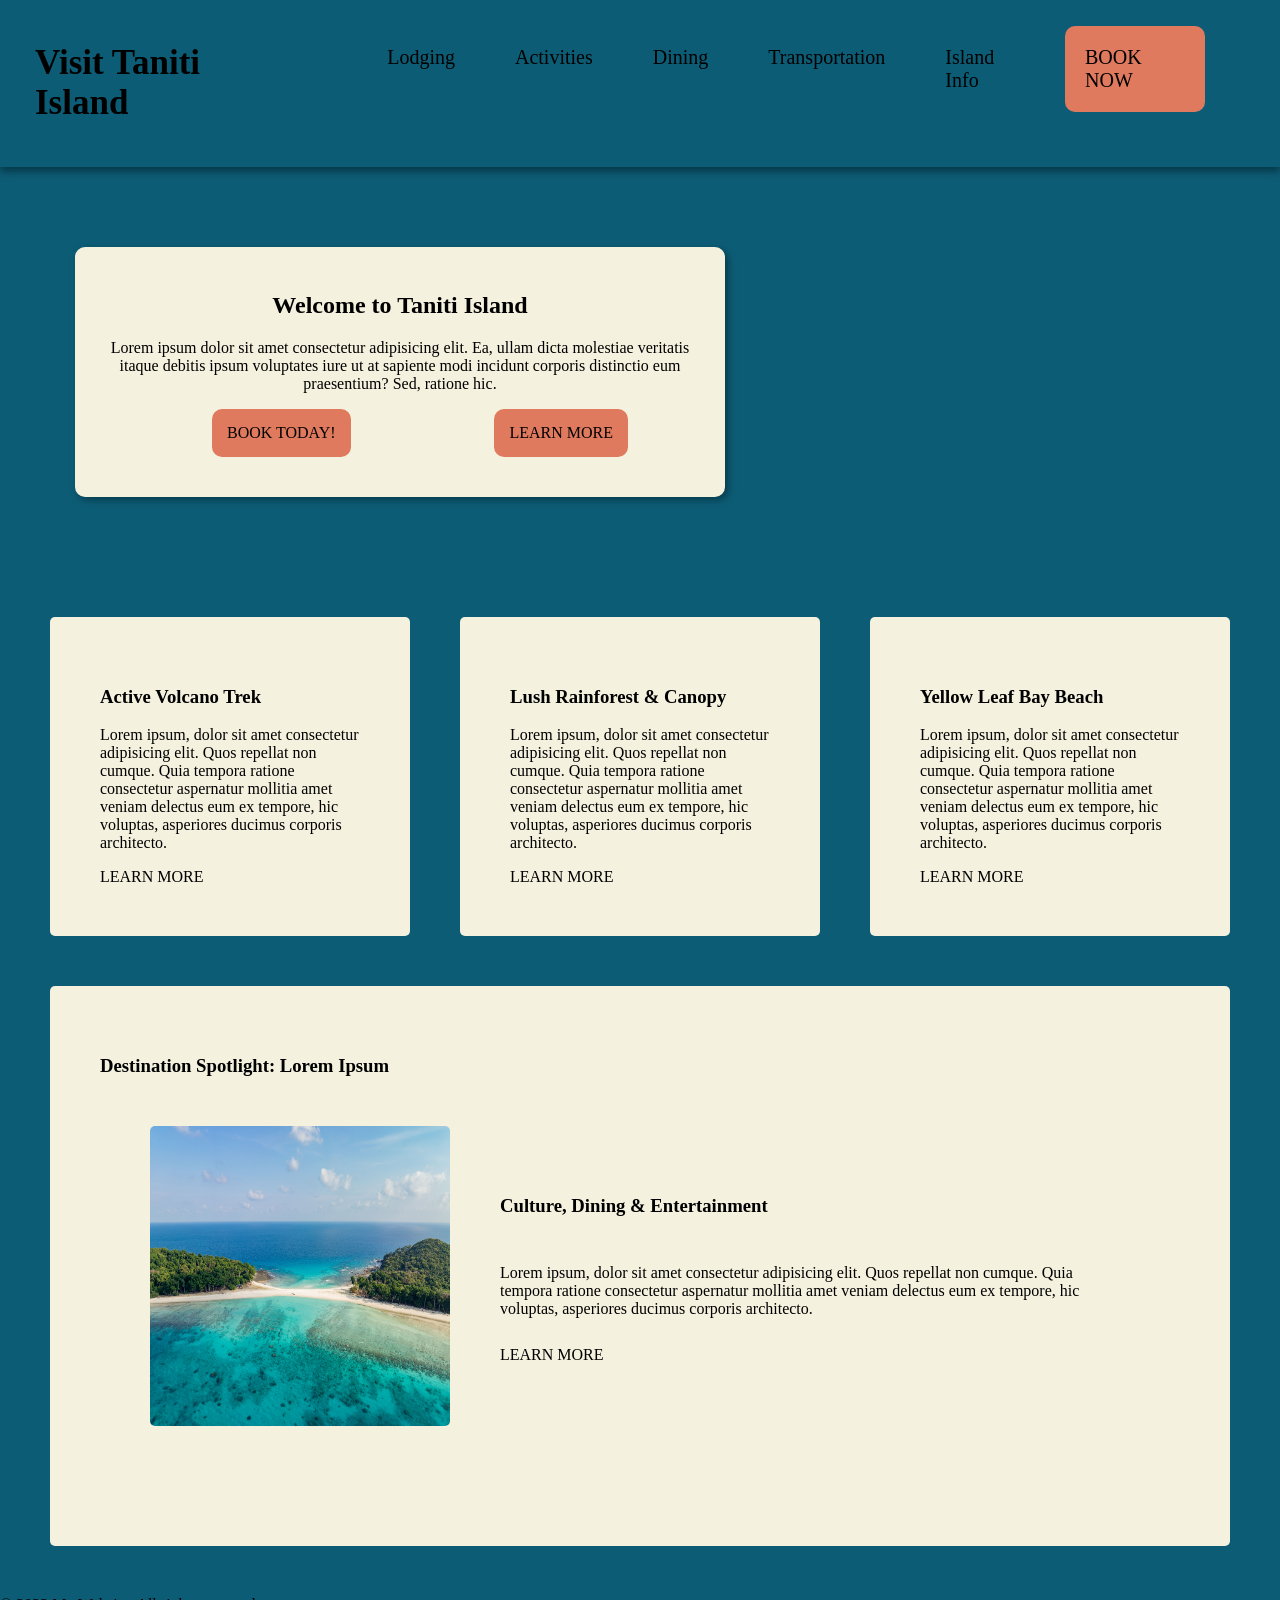
==== index.html @ 62ceed77 "first commit" ====
<!DOCTYPE html>
<html lang="en">
<head>
    <meta charset="UTF-8">
    <meta name="viewport" content="width=device-width, initial-scale=1.0">
    <link rel="stylesheet" href="styles.css">
    <title>HomePage</title>
</head>
<body>
    <header>
        <div class="header-content">
            <h1 id="page-title"><a href="#">Visit Taniti Island</a></h1>
            <nav class="nav_bar">
                <ul>
                    <li><a href="#">Lodging</a></li>
                    <li><a href="#">Activities</a></li>
                    <li><a href="#">Dining</a></li>
                    <li><a href="#">Transportation</a></li>
                    <li><a href="#">Island Info</a></li>
                    <li id="book-now"><a href="#">BOOK NOW</a></li>
                </ul>
            </nav>
        </div>
    </header>
    <main>
        <div class="hero"></div>
        <div class="hero-content">
            <h2>Welcome to Taniti Island</h2>
            <p>Lorem ipsum dolor sit amet consectetur adipisicing elit. Ea, ullam dicta molestiae veritatis itaque debitis ipsum voluptates iure ut at sapiente modi incidunt corporis distinctio eum praesentium? Sed, ratione hic.</p>
            <ul class="hero-buttons">
                <li><a href="#" class="btn">BOOK TODAY!</a></li>
                <li><a href="#" class="btn">LEARN MORE</a></li>
            </ul>
        </div>
        <div class="activity-container">
            <div>
                <h3>Active Volcano Trek</h3>
                <p>Lorem ipsum, dolor sit amet consectetur adipisicing elit. Quos repellat non cumque. Quia tempora ratione consectetur aspernatur mollitia amet veniam delectus eum ex tempore, hic voluptas, asperiores ducimus corporis architecto.</p>
                <a href="#" class="btn">LEARN MORE</a>
            </div>
            <div>
                <h3>Lush Rainforest & Canopy</h3>
                <p>Lorem ipsum, dolor sit amet consectetur adipisicing elit. Quos repellat non cumque. Quia tempora ratione consectetur aspernatur mollitia amet veniam delectus eum ex tempore, hic voluptas, asperiores ducimus corporis architecto.</p>
                <a href="#" class="btn">LEARN MORE</a>
            </div>
            <div>
                <h3>Yellow Leaf Bay Beach</h3>
                <p>Lorem ipsum, dolor sit amet consectetur adipisicing elit. Quos repellat non cumque. Quia tempora ratione consectetur aspernatur mollitia amet veniam delectus eum ex tempore, hic voluptas, asperiores ducimus corporis architecto.</p>
                <a href="#" class="btn">LEARN MORE</a>
            </div>
            <div class="destination-spotlight">
                <h3 id="destination-spotlight">Destination Spotlight: Lorem Ipsum</h3>
                <div class="spotlight-content">
                    <img src="images/hero.jpg" alt="Culture, Dining & Entertainment" id="spotlight-img">
                    <div class="spotlight-text">
                        <h3>Culture, Dining & Entertainment</h3>
                        <p>Lorem ipsum, dolor sit amet consectetur adipisicing elit. Quos repellat non cumque. Quia tempora ratione consectetur aspernatur mollitia amet veniam delectus eum ex tempore, hic voluptas, asperiores ducimus corporis architecto.</p>
                        <a href="#" class="btn">LEARN MORE</a>
                    </div>
                </div>
            </div>
        </div>
    </main>
    <footer>
        <p>&copy; 2023 My Website. All rights reserved.</p>
    </footer>
</body>
</html>
---- styles.css ----
:root {
      --primary: #0d5c75;
      --primary-dark: #073b4c;
      --accent: #e07a5f;
      --accent-hover: #d26244;
      --sand: #f4f1de;
      --bg-light: #f8fafc;
      --text-dark: #1e293b;
      --text-muted: #64748b;
      --white: #ffffff;
      --border: #e2e8f0;
      --warning-bg: #fffbeb;
      --warning-border: #fef3c7;
      --warning-text: #b45309;
      --radius: 8px;
      --shadow: 0 4px 6px -1px rgba(0, 0, 0, 0.08), 0 2px 4px -2px rgba(0, 0, 0, 0.05);
}

-- global
*{
    box-sizing: border-box;
    margin: 0;
    padding: 0;
}

body {
    margin: auto;
    background-color: var(--primary);
}

a {
    text-decoration: none;
    color: inherit;
}

ul {
    list-style: none;
    display: flex;
}

.header-content{
    background-color: var(--primary);
    display: flex;
    padding-left: 15px;
    padding-right: 15px;
    position: relative;
    z-index: 99;
    box-shadow: var(--primary-dark) 0px 5px 7px;
}

.nav_bar li{
    margin: 10px;
    padding: 20px;
    font-size: 20px;
}

.nav_bar {
    margin-left: auto;
    margin-right: 50px;
}

#book-now {
    background-color: var(--accent);
    border-radius: 10px;
}

#book-now:hover {
    background-color: var(--accent-hover);
}

#page-title{
    margin-right: auto;
    padding: 20px;
    font-size: 35px;
}

.hero {
    background-image: linear-gradient(rgba(96, 135, 150, 0.495)), url(images/hero.jpg);
    background-size: cover;
    background-position: center;

    filter: blur(1.5px);
    min-height: 25rem;
    z-index: -99;
}

.hero-content {
    position: absolute;
    padding: 25px;
    background-color: var(--sand);
    transform: translate(75px, -20rem);
    min-height: 200px;
    max-height: 200px;
    max-width: 600px;
    min-width: 600px;
    border-radius: 10px;
    text-align: center;

    box-shadow: var(--primary-dark) 3px 3px 7px;
}

.hero-buttons {
    display: flex;
}

.hero-buttons li {
    background-color: var(--accent);
    margin: auto;
    padding: 15px;
    border-radius: 10px;
}

.activity-container {
    display: grid;
    grid-template-columns: 1fr 1fr 1fr;
    grid-template-rows: 1fr 35rem;
    grid-gap: 50px;
    margin: 50px;
    background-color: var(--primary);
}

.activity-container div {
    background-color: var(--sand);
    padding: 50px;
    border-radius: 5px;
}

.destination-spotlight {
    grid-column: 1 / 4;
    display: grid;
    grid-template-columns: 1fr 2fr;
    grid-template-rows: 40px 25rem;
}

#destination-spotlight {
    grid-column: span 2;
}

.spotlight-content {
    grid-column: span 3;
    display: flex;
}

#spotlight-img {
    width: 300px;
    height: auto;
    border-radius: 5px;
}

.spotlight-text {
    display: grid;
}
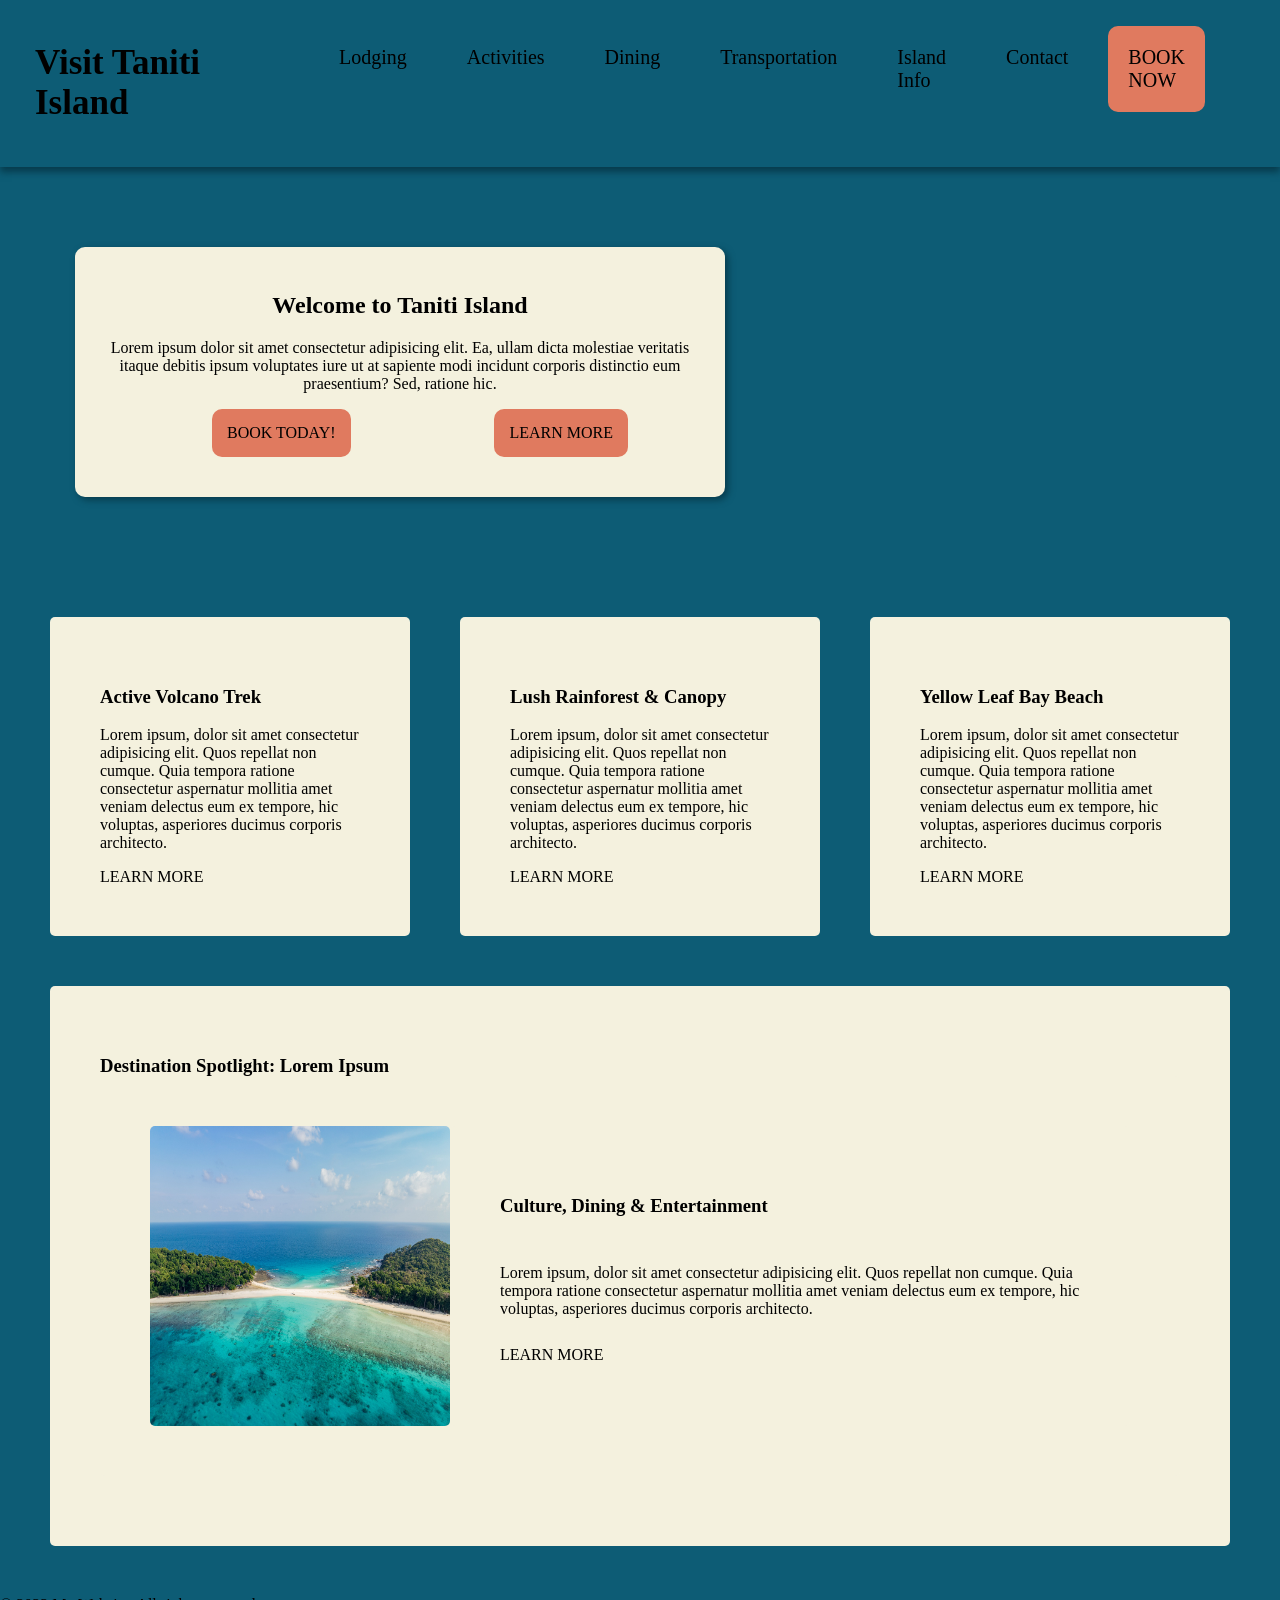
==== commit befb4ab6: "Pages filled." ====
--- a/index.html
+++ b/index.html
@@ -12,12 +12,13 @@
             <h1 id="page-title"><a href="#">Visit Taniti Island</a></h1>
             <nav class="nav_bar">
                 <ul>
-                    <li><a href="#">Lodging</a></li>
-                    <li><a href="#">Activities</a></li>
-                    <li><a href="#">Dining</a></li>
-                    <li><a href="#">Transportation</a></li>
-                    <li><a href="#">Island Info</a></li>
-                    <li id="book-now"><a href="#">BOOK NOW</a></li>
+                    <li><a href="lodging_hotels.html">Lodging</a></li>
+                    <li><a href="entertainment.html">Activities</a></li>
+                    <li><a href="food.html">Dining</a></li>
+                    <li><a href="transportation.html">Transportation</a></li>
+                    <li><a href="faq.html">Island Info</a></li>
+                    <li><a href="contact.html">Contact</a></li>
+                    <li id="book-now"><a href="contact.html">BOOK NOW</a></li>
                 </ul>
             </nav>
         </div>
@@ -28,25 +29,25 @@
             <h2>Welcome to Taniti Island</h2>
             <p>Lorem ipsum dolor sit amet consectetur adipisicing elit. Ea, ullam dicta molestiae veritatis itaque debitis ipsum voluptates iure ut at sapiente modi incidunt corporis distinctio eum praesentium? Sed, ratione hic.</p>
             <ul class="hero-buttons">
-                <li><a href="#" class="btn">BOOK TODAY!</a></li>
-                <li><a href="#" class="btn">LEARN MORE</a></li>
+                <li><a href="contact.html" class="btn">BOOK TODAY!</a></li>
+                <li><a href="faq.html" class="btn">LEARN MORE</a></li>
             </ul>
         </div>
         <div class="activity-container">
             <div>
                 <h3>Active Volcano Trek</h3>
                 <p>Lorem ipsum, dolor sit amet consectetur adipisicing elit. Quos repellat non cumque. Quia tempora ratione consectetur aspernatur mollitia amet veniam delectus eum ex tempore, hic voluptas, asperiores ducimus corporis architecto.</p>
-                <a href="#" class="btn">LEARN MORE</a>
+                <a href="faq.html" class="btn">LEARN MORE</a>
             </div>
             <div>
                 <h3>Lush Rainforest & Canopy</h3>
                 <p>Lorem ipsum, dolor sit amet consectetur adipisicing elit. Quos repellat non cumque. Quia tempora ratione consectetur aspernatur mollitia amet veniam delectus eum ex tempore, hic voluptas, asperiores ducimus corporis architecto.</p>
-                <a href="#" class="btn">LEARN MORE</a>
+                <a href="faq.html" class="btn">LEARN MORE</a>
             </div>
             <div>
                 <h3>Yellow Leaf Bay Beach</h3>
                 <p>Lorem ipsum, dolor sit amet consectetur adipisicing elit. Quos repellat non cumque. Quia tempora ratione consectetur aspernatur mollitia amet veniam delectus eum ex tempore, hic voluptas, asperiores ducimus corporis architecto.</p>
-                <a href="#" class="btn">LEARN MORE</a>
+                <a href="faq.html" class="btn">LEARN MORE</a>
             </div>
             <div class="destination-spotlight">
                 <h3 id="destination-spotlight">Destination Spotlight: Lorem Ipsum</h3>
@@ -55,7 +56,7 @@
                     <div class="spotlight-text">
                         <h3>Culture, Dining & Entertainment</h3>
                         <p>Lorem ipsum, dolor sit amet consectetur adipisicing elit. Quos repellat non cumque. Quia tempora ratione consectetur aspernatur mollitia amet veniam delectus eum ex tempore, hic voluptas, asperiores ducimus corporis architecto.</p>
-                        <a href="#" class="btn">LEARN MORE</a>
+                        <a href="faq.html" class="btn">LEARN MORE</a>
                     </div>
                 </div>
             </div>
--- a/styles.css
+++ b/styles.css
@@ -80,7 +80,6 @@
     background-size: cover;
     background-position: center;
 
-    filter: blur(1.5px);
     min-height: 25rem;
     z-index: -99;
 }
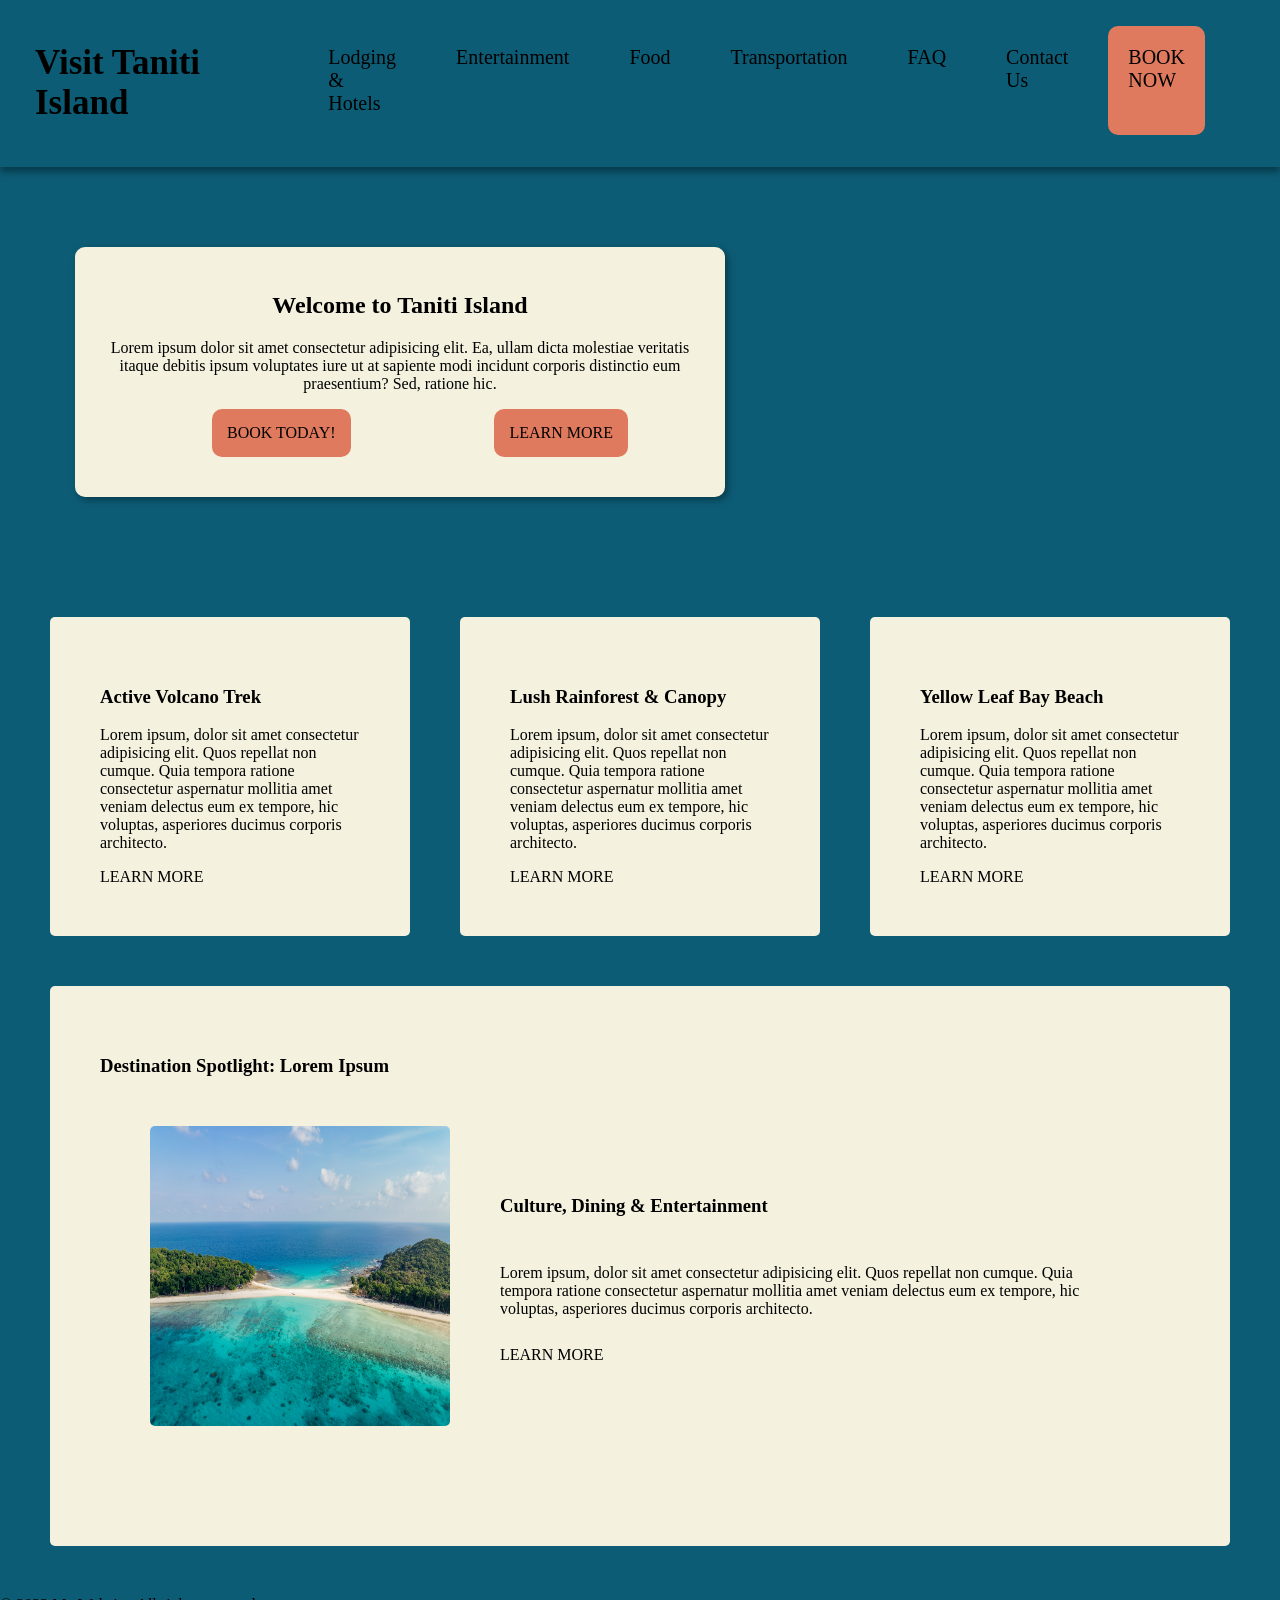
==== commit dace53cd: "Fix navigation links and update button links to point to the correct pages." ====
--- a/index.html
+++ b/index.html
@@ -12,12 +12,12 @@
             <h1 id="page-title"><a href="#">Visit Taniti Island</a></h1>
             <nav class="nav_bar">
                 <ul>
-                    <li><a href="lodging_hotels.html">Lodging</a></li>
-                    <li><a href="entertainment.html">Activities</a></li>
-                    <li><a href="food.html">Dining</a></li>
+                    <li><a href="lodging_hotels.html">Lodging & Hotels</a></li>
+                    <li><a href="entertainment.html">Entertainment</a></li>
+                    <li><a href="food.html">Food</a></li>
                     <li><a href="transportation.html">Transportation</a></li>
-                    <li><a href="faq.html">Island Info</a></li>
-                    <li><a href="contact.html">Contact</a></li>
+                    <li><a href="faq.html">FAQ</a></li>
+                    <li><a href="contact.html">Contact Us</a></li>
                     <li id="book-now"><a href="contact.html">BOOK NOW</a></li>
                 </ul>
             </nav>
